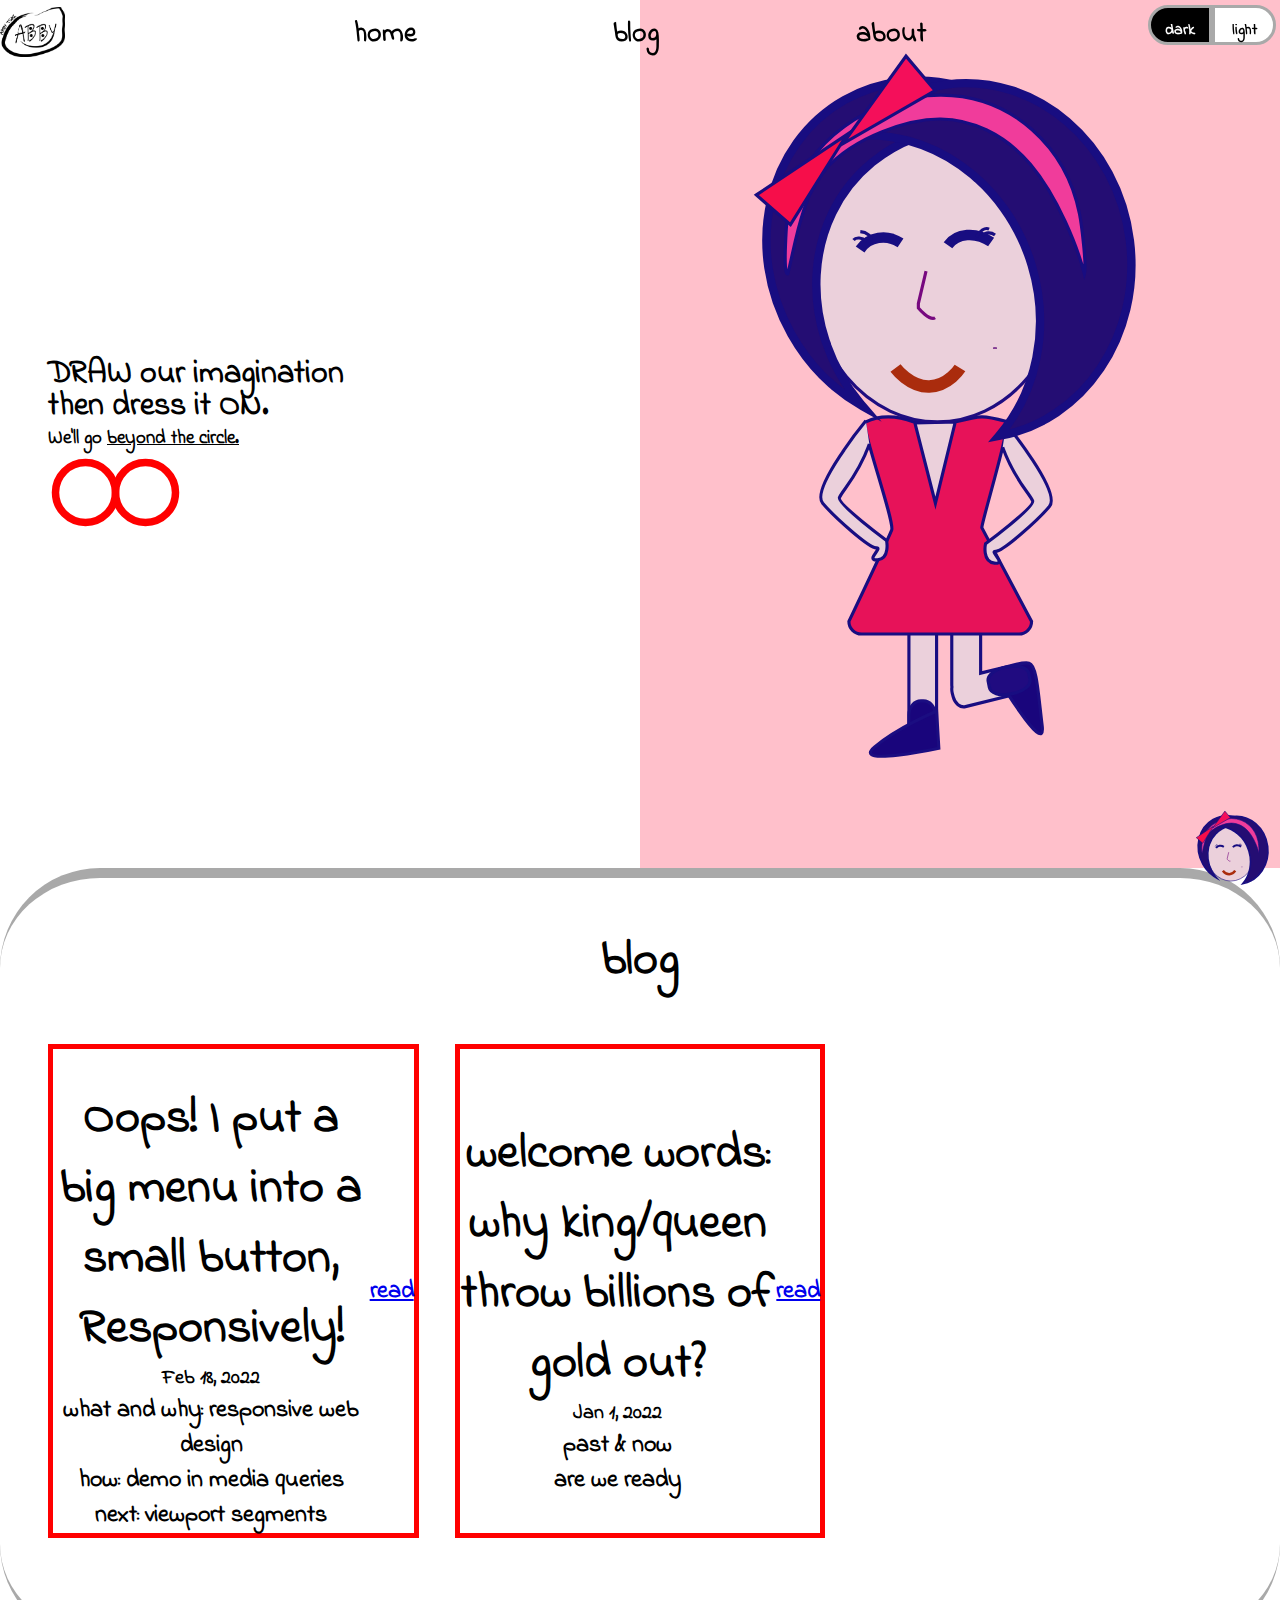
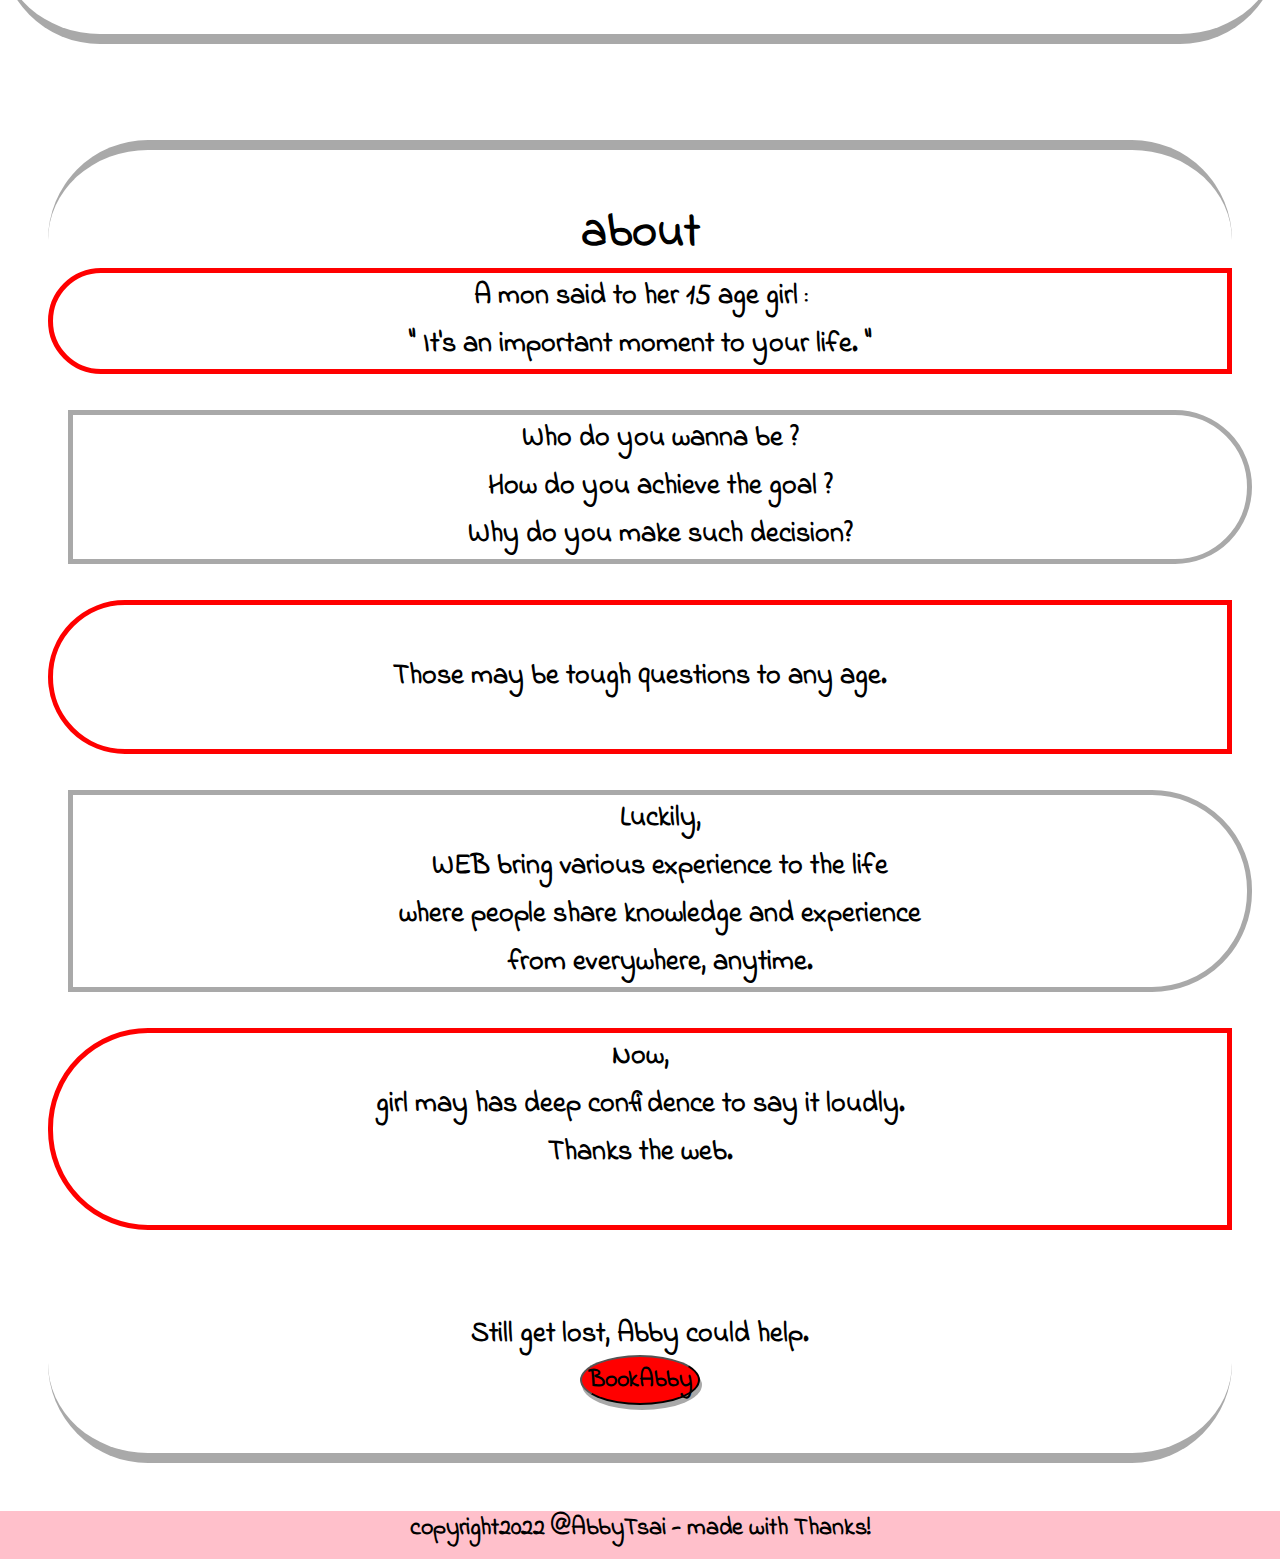
==== index.html @ 30ab9ef7 "url match" ====
<!DOCTYPE html>
<html lang="en">
<head>
	<meta charset="UTF-8">
	<meta name="viewport" content="width=device-width, initial-scale=1.0">
	<title>AbbyTsai</title>
	<link rel="preconnect" href="https://fonts.gstatic.com" crossorigin>
	<link href="https://fonts.googleapis.com/css2?family=Indie+Flower&display=swap" rel="stylesheet">
	<script async src="https://www.googletagmanager.com/gtag/js?id=G-X3Q1X614MD"></script>
	<script>
		window.dataLayer = window.dataLayer || [];
		function gtag(){dataLayer.push(arguments);}
		gtag('js', new Date());
		gtag('config', 'G-X3Q1X614MD');
	</script>
	<link rel="stylesheet" href="main.css">
</head>
<body>
	<div class="header">
		<div id="logo"><img src="img/abby.png" alt="" height="50" width="65"></div>	
		<div id="toggle" aria-haspopup="true" aria-controls="menu" aria-expanded="false"><a href="#menu">
			<span></span>
			<span></span>
			<span></span></a>
		<div class="menu" id="menu" role="menu" aria-expanded="true" aria-hidden="true">
			<div class="home"><a href="#main">home</a></div>
			<div class="blog"><a href="#blog-head">blog</a></div>
			<div class="about"><a href="#about">about</a></div>
			<div class="close"><a href="#toggle">
			<span></span>
			<span></span>
			<span></span></a></div>
		</div>	
		</div>
	</div>

	<div class="color">
		<div class="dark">
		<input aria-multiselectable="true" type="radio" name="theme" id="dark" value="dark">
		<label for="dark">dark</label>
		</div>
		<div class="light">
		<input aria-multiselectable="true" type="radio" name="theme" id="light" value="light">
		<label for="light">light</label>
		</div>
	</div>

	<script type="text/javascript">
		const mode=document.querySelector('.color');
		const setTheme=theme=>document.firstElementChild.setAttribute('color-scheme', theme);
		mode.addEventListener('input', e => setTheme(e.target.value));
	</script>

	<div id="main">  
	<div class="card">
		<h1><br>DRAW our imagination</h1>
		<h1>then dress it ON.<br></h1>
		<h3>We'll go <span>beyond the circle.</span></h3>
		<div class="circle">
		<svg  viewBox="0 0 20 10" x="200" width="150" xmlnss="http://www.w3.org/2000/svg" stroke="red" fill="none">
			<g id="circle">
			<circle cx="5" cy="5" r="4"/>
			<circle cx="13" cy="5" r="4"/>
			</g>
		</svg>
		</div>
	</div>	

	<div class="she">
		<svg version="1.1" id="she" xmlns="http://www.w3.org/2000/svg" x="0px" y="0px" viewBox="0 0 612 792">
	<g id="left_leg">
		<path fill="#EBD0DB" stroke="#180D81" stroke-width="3" stroke-miterlimit="10" d="M283.609,654.174
			c0,5.067-5.923,9.176-13.229,9.176l0,0c-7.306,0-13.229-4.108-13.229-9.176v-99.657c0-5.067,5.923-9.176,13.229-9.176l0,0
			c7.306,0,13.229,4.108,13.229,9.176V654.174z"/>
		<path fill="#19057C" stroke="#1B0D81" stroke-width="3" stroke-miterlimit="10" d="M282.422,653.603
			c0,7.398-5.132,13.397-11.462,13.397h-2.347c-6.33,0-11.461-5.999-11.461-13.397v-8.204c0-7.398,5.131-13.397,11.461-13.397h2.347
			c6.331,0,11.462,5.999,11.462,13.397V653.603z"/>
		<path fill="#19057C" stroke="#1B0D81" stroke-width="3" stroke-miterlimit="10" d="M283.609,641.865l2.141,35.385
			c0,0-84.744,18.121-61.372-1.297S283.609,641.865,283.609,641.865z"/>
	</g>
	<g id="right_leg">
		<path fill="#EBD0DB" stroke="#180D81" stroke-width="3" stroke-miterlimit="10" d="M361.254,612.755l-0.861-3.496
			c-1.584-6.435-6.855-10.669-11.771-9.457l-22.896,5.641v-48.102c0-6.627-5.373-12-12-12h-3.6c-6.627,0-12,5.373-12,12v59.326
			c0,0.663,0.068,1.31,0.171,1.944c-0.289,1.836-0.218,3.844,0.283,5.877l0.861,3.495c1.584,6.435,6.856,10.67,11.772,9.459
			l44.01-10.843C360.139,625.389,362.84,619.189,361.254,612.755z"/>
		<path fill="#19057C" stroke="#1B0D81" stroke-width="3" stroke-miterlimit="10" d="M372.152,595.887
			c-7.182-1.75-33.794,7.609-33.794,7.609s50.174,84.908,46.235,52.549C380.655,623.684,379.334,597.637,372.152,595.887z"/>
		<path fill="#200B80" stroke="#180D81" stroke-width="3" stroke-miterlimit="10" d="M334.067,619.209
			c1.047,5.376,9.795,8.2,19.534,6.305l3.608-0.702c9.747-1.896,16.793-7.794,15.746-13.17l-1.161-5.964
			c-1.047-5.378-9.79-8.202-19.536-6.306l-3.608,0.701c-9.739,1.896-16.79,7.794-15.743,13.172L334.067,619.209z"/>
	</g>
	<g id="body">
		<path id="dress" fill="#E71259" stroke="#180D81" stroke-width="3" stroke-miterlimit="10" d="M374.432,556.008c0,6.627-5.373,12-12,12
			H211.765c-6.627,0-12-5.373-12-12c0,0,37.648-79.291,40.902-87.341s-31.319-103.463-24.692-103.463c0,0,9.275-4.784,21.275-4.869
			s23.998,4.689,23.998,4.689l42.002-0.167c0,0,16.494-4.439,23.622-4.523s22.795,4.339,22.795,4.339
			c6.627,0-22.795,95.039-22.795,101.667L374.432,556.008z"/>
		<path id="left_arm" fill="#EBD0DB" stroke="#180D81" stroke-width="3" stroke-miterlimit="10" d="M215.975,364.204
			c0,0-53.309,64.796-41.309,78.796s44.702,43.04,51.333,42.667s-11.088,12.486,1.123,11.409s8.636-18.521,8.636-18.521
			s-47.092-34.889-45.092-40.889s17.659-20.513,28.663-51.423"/>
		<polygon id="chest" fill="#EBD0DB" stroke="#180D81" stroke-width="3" stroke-miterlimit="10" points="262.877,366.188 301.496,365.204 
			282.5,442.974"/>
		<path id="left_arm" fill="#EBD0DB" stroke="#180D81" stroke-width="3" stroke-miterlimit="10" d="M350.188,367.375
			c0,0,53.309,64.796,41.309,78.796s-44.703,43.04-51.334,42.667s11.088,12.486-1.123,11.409s-8.636-18.521-8.636-18.521
			s47.092-34.889,45.092-40.889s-17.659-20.513-28.663-51.423">	
		</path>
	</g>
	<g id="head">	
		<ellipse id="face" fill="#EBD0DB" stroke="#1F0D81" stroke-width="3" stroke-miterlimit="10" cx="284.427" cy="218.04" rx="122.998" ry="147.165"/>
		<path id="mouth" fill="none" stroke="#AA2C0D" stroke-width="12" stroke-miterlimit="10"> 
		<animate attributeName="d" fill="freeze" dur="5s" repeatCount="2"
		from="M244.333,313.668c0,0,13.666,18.333,32.333,17.667S306,313.668,306,313.668"
		to="M244.333,313.668c0,0,14.088,21.67,32.333,17.667c27.333-5.999,53.25-39.056,53.25-39.056"/>
		</path>
	<g id="right_eye">
		<g>
		<path fill="none" stroke="#180D81" stroke-width="10" stroke-miterlimit="10" d="M210.494,200.32
					c8.176-12.264,25.461-15.076,38.645-6.287"/>
		<path fill="none" stroke="#180D81" stroke-width="3" stroke-miterlimit="10" d="M210.679,183.298
					c6.218,0.6,10.946,4.222,10.572,8.097"/>
		</g>
		<path fill="none" stroke="#180D81" stroke-width="3" stroke-miterlimit="10" d="M204.204,191.265
				c2.376-3.005,8.003-2.509,12.581,1.11"/>
		</g>
		<g id="left_eye">
		<path fill="none" stroke="#180D81" stroke-width="10" stroke-miterlimit="10" d="M294.517,197.059
				c8.279-11.854,26.719-13.247,41.225-3.115"/>
		<path fill="none" stroke="#180D81" stroke-width="3" stroke-miterlimit="10" d="M327.736,187.826
				c2.563-3.354,7.807-3.648,11.727-0.656"/>
		<path fill="none" stroke="#180D81" stroke-width="3" stroke-miterlimit="10" d="M321.693,189.176
				c2.766-6.031,8.17-9.46,12.088-7.665"/>
		<animateTransform attributeName="transform"
		attributeType="XML" type="translate" from="0 0" to="0 -5"
		dur="5s" repeatCount="2"/>
		</g>
		<path id="nose" fill="none" stroke="#77097F" stroke-width="3" stroke-miterlimit="10" d="M273.52,220.944l-7.334,31.062v4.271
			c0,0,10.666,12.667,16,9.333"/>
		<path id="smille" fill="#620F7C" stroke="#EBD0DB" stroke-width="3" stroke-miterlimit="10" d="M342.879,295.474
			c0,0.662-1.527,1.199-3.414,1.199l0,0c-1.891,0-3.418-0.537-3.418-1.199v-1.997c0-0.661,1.527-1.198,3.418-1.198l0,0
			c1.887,0,3.414,0.537,3.414,1.198V295.474z"/>
		<g id="hair">
		<path id="right_hair" fill="#240D73" stroke="#180D81" stroke-width="8" stroke-miterlimit="10" d="M209.767,346.414
				c-59.349-72.752-53.86-175.453,12.256-229.389c50.315-41.046,121.234-42.016,178.42-8.08
				c-49.85-66.42-137.021-89.879-204.771-51.613c-74.296,41.963-97.095,142.253-50.921,224.001
				c17.016,30.127,41.027,53.52,68.281,68.965C211.932,349.021,210.841,347.73,209.767,346.414z"/>
		<path id="left_hair" fill="#240D73" stroke="#180D81" stroke-width="8" stroke-miterlimit="10" d="M294.022,42.342
				c-36.606,4.586-68.439,22.921-91.85,49.777c73.974-8.55,147.789,42.209,172.302,122.956
				c18.316,60.329,4.455,122.047-31.352,163.594c80.986-14.158,136.684-96.221,125.33-186.851
				C456.783,98.658,378.688,31.735,294.022,42.342z"/>
		</g>
	</g>
	<g id="hair_ring">
		<path fill="#F03C9B" stroke="#180D81" stroke-width="3" stroke-miterlimit="10" d="M287.495,75.57
			c28.298,0.223,60.554,13.369,85.83,43.317c26.326,31.194,45.225,79.714,51.635,104.668c2.287-8.356-2.957-48.394-4.67-57.13
			c-12.521-63.893-64.363-113.179-132.048-113.712c-67.684-0.532-131.851,45.222-146.013,107.481
			c-1.972,8.667-5.998,65.673-0.904,63.361c6.181-22.583,12.366-74.194,36.667-100.668C206.099,92.264,256.507,75.327,287.495,75.57z
			"/>
		<g>
		<polygon fill="#F60E4A" stroke="#180D81" stroke-width="3" stroke-miterlimit="10" points="111.271,148.152 197.7,90.573 
				143.867,176.487"/>
		<polygon fill="#F40F5A" stroke="#180D81" stroke-width="3" stroke-miterlimit="10" points="282.186,48.356 193.873,99.292 
				254.381,15.411"/>
		</g>
	</g>
   	<g id="pen" transform="translate(-209.879,-242.184)">
    	<path stroke="#000000" stroke-miterlimit="10" d="M209.879,242.184c-1.038,1.827-2.762,2.475-3.85,1.445l-3.119-2.95
		c-1.089-1.029-1.129-3.345-0.091-5.172l12.686-22.332c1.038-1.828,2.762-2.475,3.85-1.445l3.12,2.951
		c1.089,1.029,1.129,3.344,0.092,5.172L209.879,242.184z"/>
		<polygon stroke="#000000" stroke-miterlimit="10" points="207.077,244.949 199.932,249.938 201.677,239.636 "/>
	</g>
    <animateMotion xlink:href="#pen" dur="5s" fill="freeze" rotate="auto" repeatCount="2" begin="3s">
    	<mpath xlink:href="#dress"/>
    </animateMotion>   
	</svg>
	</div>
	</div>
		
	<div id="blog-head">
		<h1>blog</h1>
		
	<div id="blog">
		<article>
			<div id="card">
				<div id="mainImg_2"><img src="" alt=""></div>
				<div id="container">
					<h1>Oops! I put a big menu into a small button, Responsively!</h1>
					<h5>Feb 18, 2022</h5>
				</div>
				<div id="tableContent">
					<div>what and why: responsive web design</div>
					<div>how: demo in media queries</div>
					<div>next: viewport segments</div>
				</div>		
			</div>
			<div id="openButton">
				<a href="blog/blog20220218.html">read</a>
			</div>

		</article>

		<article>
			<div id="card">
				<div id="mainImg_1"><img src="" alt=""></div>
				<div id="container">
					<h1>welcome words: why king/queen throw billions of gold out?</h1>
					<h5>Jan 1, 2022</h5>
				</div>
				<div id="tableContent">
					<div>past & now</div>
					<div>are we ready</div>
				</div>		
			</div>
			<div id="openButton">
				<a href="blog/blog20220101.html">read</a>
			</div>

		</article>


	
	</div>

	<div id="about">
		<h1>about<br></h1>
		<div class="about-content">
		<div class="content">
		<article>
			<p>A mon said to her 15 age girl :</p>
			<p>" It's an important moment to your life. "<br></p>
		</article>
		</div>
		<div class="content">
		<article>
			 <p>Who do you wanna be ?</p>
			 <p>How do you achieve the goal ?</p>
			 <p>Why do you make such decision?</p>
		</article>
		</div>
		<div class="content">
		<article>
			<p><br>Those may be tough questions to any age. 
			 <br><br>
			</p>
		</article>
		</div>
		<div class="content">
		<article>
			   <p>
			   Luckily, <br> WEB bring various experience to the life <br>
			   where people share knowledge and experience <br>
			   from everywhere, anytime.
			   <br></p>
		</article>
		</div>
		<div class="content">
		<article>
			   <p>
			   Now, <br>
			   girl may has deep confidence to say it loudly.<br>
				</p>
			   <P>Thanks the web.
			   <br><br>
				</p>
		</article>
		</div>
		</div>	
		
		<div class="book">
			<p>Still get lost, Abby could help.</p>
			<button><a href="https://twitter.com/AbbyPTsai">BookAbby</a></button>
		</div>
	</div>

	<div class="logo_head">
		<a href="https://twitter.com/AbbyPTsai">
		<svg height="80" width="100">
			<use xlink:href="#head" x="0" y="0" transform="scale(0.2) "/>
			<use xlink:href="#hair_ring" x="0" y="0" transform="scale(0.2)"/>
			</a>
		</svg>
	</div>

	<div class="footer">copyright2022 @AbbyTsai - made with Thanks!</div>
</body>
</html>
---- main.css ----
:root {
	--color-lightgray: lightgray;
	--color-pink: pink;
	--color-red: red;
	--color-darkgray: darkgray;
}

* {
	margin: 0;
	box-sizing: border-box;
}

html {
	background: var(--back);
	color: var(--text);
}

@media (prefers-color-scheme:dark){
	:root {
		color-scheme:dark;
		--back: black;
		--text: white;
}
}

[color-scheme="light"]{
		color-scheme:light;
		--back: white;
		--text: black;
}

[color-scheme="dark"]{
		color-scheme:dark;
		--back: black;			
		--text: white;
}

input {
  position: relative;
  top: 0.5em;
  appearance: none;
  width: 3em;
  height: 2em;
}

.dark input {
	border: 3px solid black;
}

.light input {
	border: 3px solid white;
}

.dark input:checked {
  	border: 10px solid black;
}

.light input:checked {
	border: 10px solid white;
}

.color {
	display: flex;
	position: fixed;
	text-align: center;
	height: 2em;
	width: 8em;
	justify-content: flex-end;
	right: 0;
	align-items: center;
	z-index: 3;
	margin: 0.25em;
}

.dark, .light {
	height: 40px;
	width: 70px;
	display: flex;
	flex-direction: column;
	justify-content: center;
	align-items: center;
	border: medium solid var(--color-darkgray);
}

.dark {
	border-radius: 100px 0 0 100px;
	background: black;
	color: white;
}

.light {
	border-radius: 0 100px 100px 0;
	background: white;
	color: black;
}

* {
	font-family: 'Indie Flower', cursive;
	font-weight: bolder;
}

#menu a:hover {
	background: var(--color-lightgray);
	border-radius: 200px 0 200px 150px;
}

#main {
	display: grid;	
}

.logo_head {
	position: fixed;
	right: 0;
	bottom: 0;
	padding-right: 0.25em;
}

.logo_head:hover {
	transform: scale(1.1);
}

.she {
	background: var(--color-pink);
	display: flex;
	justify-content: center;
	padding-top:  40px;
}

.card {
	background: var(--back);
	display: flex;
	justify-content: center;
	flex-direction: column;
	padding: 3em;
	line-height: 2em;
}	

.card span {
	text-decoration: underline;
}

#logo, #toggle, #menu {
	padding-top: 0.25em;
}

.color {
	padding-top: 0.6em;
}

.header {
   	position: fixed;
   	width: 100vw;
   	height: 2em;
   	font-size: 28px;
   	z-index: 2; 	
}

#menu a {
	text-decoration: none;
	font-weight: bolder;
}

#blog-head {
	text-align: center;
	border-top: 10px solid var(--color-darkgray);
	border-radius: 100px;
	padding-top: 2em;
	font-size: 24px;
}

#blog {
	display: grid;
	gap: 1.5em;
	padding: 2em;
	padding-bottom: 4em;
	border-bottom: 10px solid var(--color-darkgray);
	border-radius: 100px;
	margin-bottom: 4em;
}

#blog article {
	display: flex;
	border:5px solid var(--color-red);
	justify-content: center;
	align-items: center;
}

#blog article:hover {
	transform: scale(1.03);
	box-shadow: 5px 5px var(--color-darkgray);
}

#about {
	display: flex;
	flex-direction: column;
	justify-content: center;
	text-align: center;
	border-top: 10px solid var(--color-darkgray);
	border-bottom: 10px solid var(--color-darkgray);
	border-radius: 100px;
	margin: 2em;
	padding-top: 2em;
	padding-bottom: 2em;
}

.content {
	height: minmax(250px, 500px);
	border: 5px solid var(--color-darkgray);
	margin-bottom: 1.5em;
}

.content:nth-child(odd) {
	border-radius: 100px 0 0 100px;
	border: 5px solid var(--color-red);
}

.content:nth-child(even) {
	border-radius: 0 100px 100px 0;
	transform: translateX(20px);
	border: 5px solid var(--color-darkgray);
}

#about article {
	text-shadow: 1px 1px var(--back);
	line-height: 2em;
}

.content:hover {
	transform: scale(1.03);
	background: pink;
	color: black;
}

.footer {
	background: var(--color-pink);
	height: 2em;
	text-align: center;
	text-shadow: 1px 1px var(--back);
	color: black;
}
.book {
	margin-top: 2em;
}

#about button {
	background: var(--color-red);
	box-shadow: 2px 5px var(--color-darkgray);
	border-radius: 50%;
	height: 50px;
	width: 120px;
}

#about a {
	text-decoration: none;
	font-weight: bolder;
	font-size: 24px;
	color: var(--back);
}

#about button:hover {
	transform: translateY(3px);
}

@media screen and (max-width: 375px) {
#main {
	grid-template-columns: repeat(auto-fill,minmax(280px,1fr));
	grid-template-rows: repeat(auto-fill,minmax(300px,1fr));
}

#blog {
	grid-template-columns: repeat(auto-fill, minmax(230px,1fr));
	grid-template-rows: repeat(auto-fill, minmax(300px,1fr));
}

.header {
	background: var(--color-pink);
}

#logo {
	position: absolute;
	right: 47%;
}

#toggle span {
	display: block;
	height: 4px;
	width: 25px;
	background: black;
	margin: 5px;
	right: 0;
}

.close {
	position: absolute;
	top: 0;
	background: var(--color-pink);
}

.close span:first-child {
	transform: rotate(-40deg) translate(-6.5px,6.5px) ;
}

.close span:nth-child(2) {
	visibility: hidden;
}

.close span:last-child {
	transform: rotate(40deg) translate(-6.5px,-6.5px);
}

.home, .blog, .about {
	padding: 1em;
}

.menu {
	width: 100vw;
	height: 12em;
    background: var(--color-pink);
    text-align: center;
}

#menu a {
	text-shadow: 1px 1px var(--back);
	color: black;
}

#menu {
	display: none;
}

#menu:target, #menu:focus {
	display: block;	
}

#about  p {
	font-size: 18px;
}
}

@media (min-width: 376px) and (max-width: 769px) {
#main {
	grid-template-columns: repeat(auto-fill,minmax(400px,1fr));
	grid-template-rows: repeat(auto-fill,minmax(450px,1fr));
}

#blog {
	grid-template-columns: repeat(auto-fill, minmax(330px,1fr));
	grid-template-rows: repeat(auto-fill, minmax(450px,1fr));
}

.header {
	background: var(--color-pink);
}

#logo {
	position: absolute;
	right: 47%;
}

#toggle span {
	display: block;
	height: 4px;
	width: 25px;
	background: black;
	margin: 5px;
	right: 0;
}

.close {
	position: absolute;
	top: 0;
	background: var(--color-pink);
}

.close span:first-child {
	transform: rotate(-40deg) translate(-6.5px,6.5px) ;
}

.close span:nth-child(2) {
	visibility: hidden;
}

.close span:last-child {
	transform: rotate(40deg) translate(-6.5px,-6.5px);
}

.home, .blog, .about {
	padding: 1em;
}

.menu {
	width: 100vw;
	height: 12em;
    background: var(--color-pink);
    text-align: center;
}

#menu a {
	text-shadow: 1px 1px var(--back);
	color: black;
}

#menu {
	display: none;
}

#menu:target , #menu:focus {
	display: block;	
}

#about  p {
	font-size: 24px;
}
}

@media screen and (min-width: 770px ) {
#main {
	grid-template-columns: repeat(auto-fill,minmax(500px,1fr));
	grid-template-rows: repeat(auto-fill,minmax(450px,1fr));
}
#blog {
	grid-template-columns: repeat(auto-fill, minmax(300px,1fr));
	grid-template-rows: repeat(auto-fill, minmax(450px,1fr));
}

#logo {
	grid-column: 1/2;
}

.header {
	display: grid;
	grid-template-columns: repeat(5,1fr);
	background: linear-gradient(90deg, var(--color-pink) 50%, var(--back) 50%);
}

#toggle {
	grid-column: 2/5;
}

#menu {
	display: flex;
	justify-content: space-around;
}

#menu a {
	text-shadow: 1px 1px var(--back);
	color: var(--text);
}

.close {
	display: none;
}

#about  p {
	font-size: 28px;
}
}
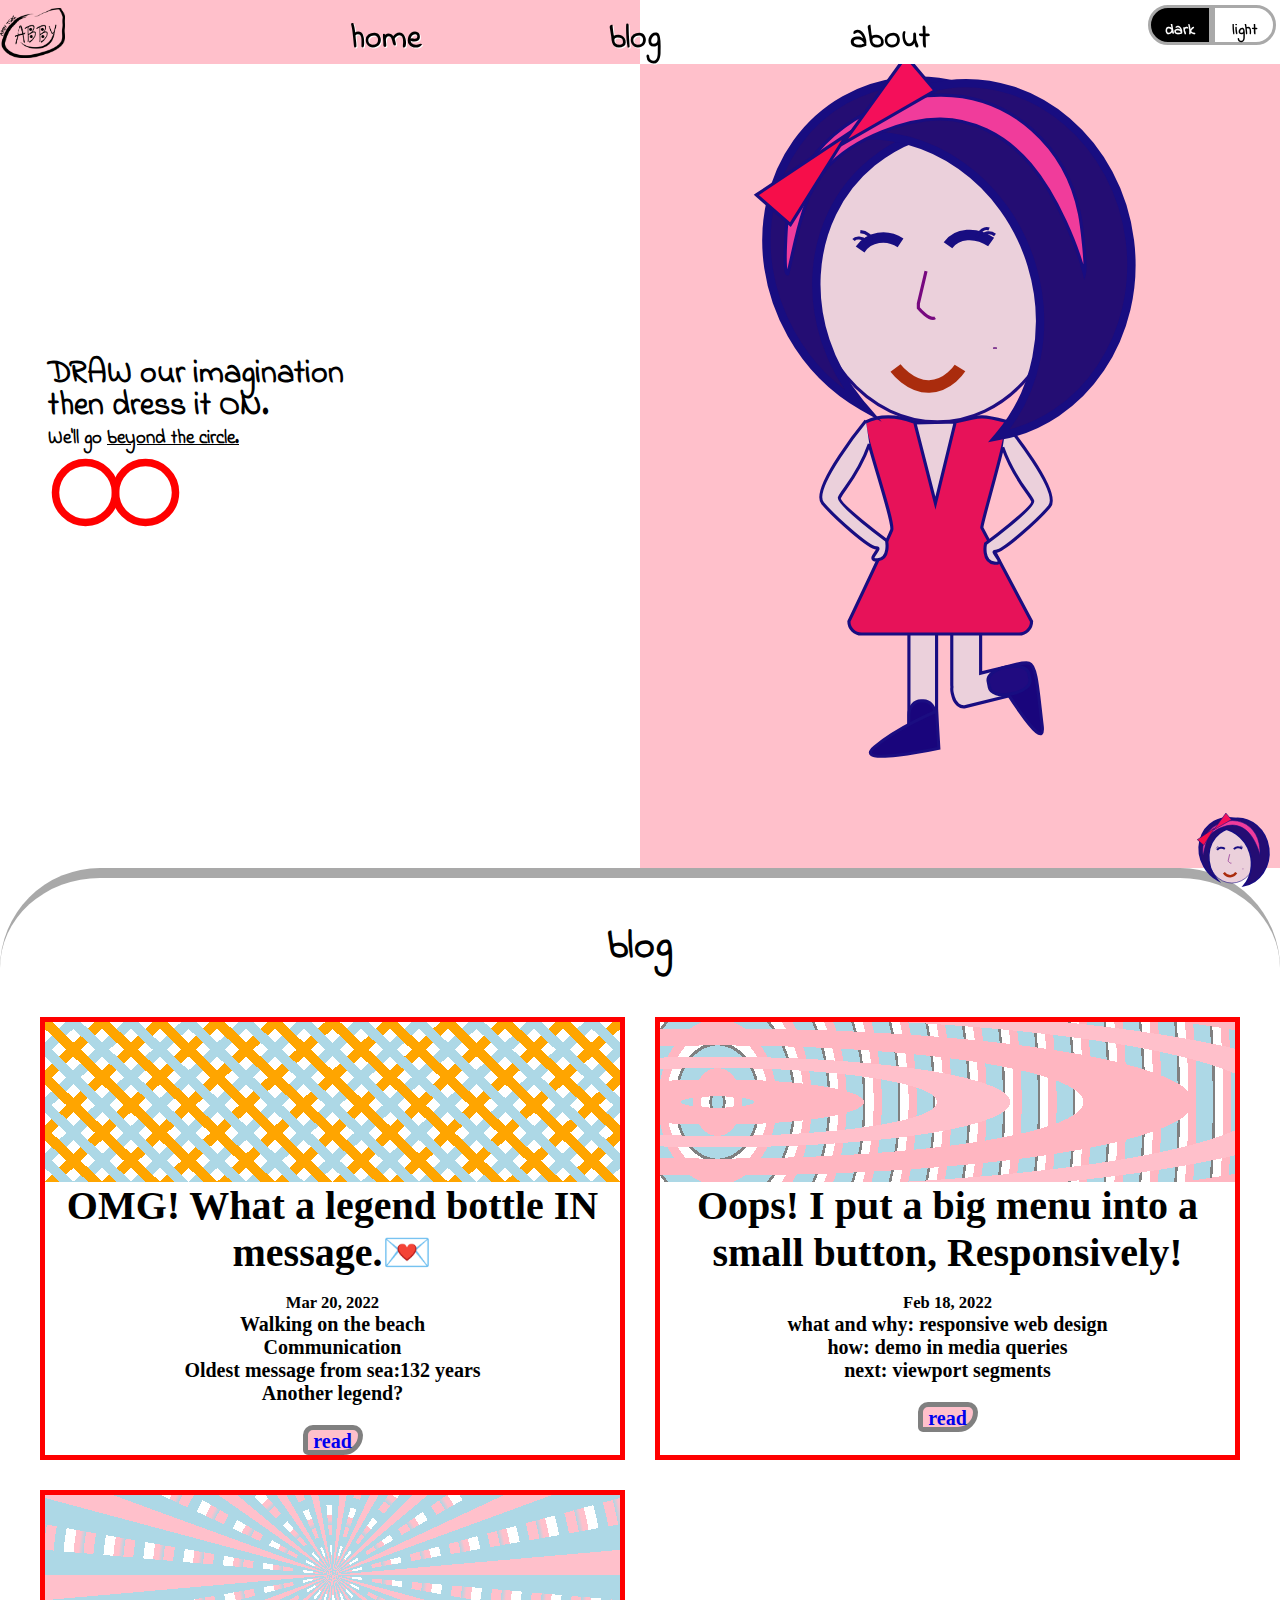
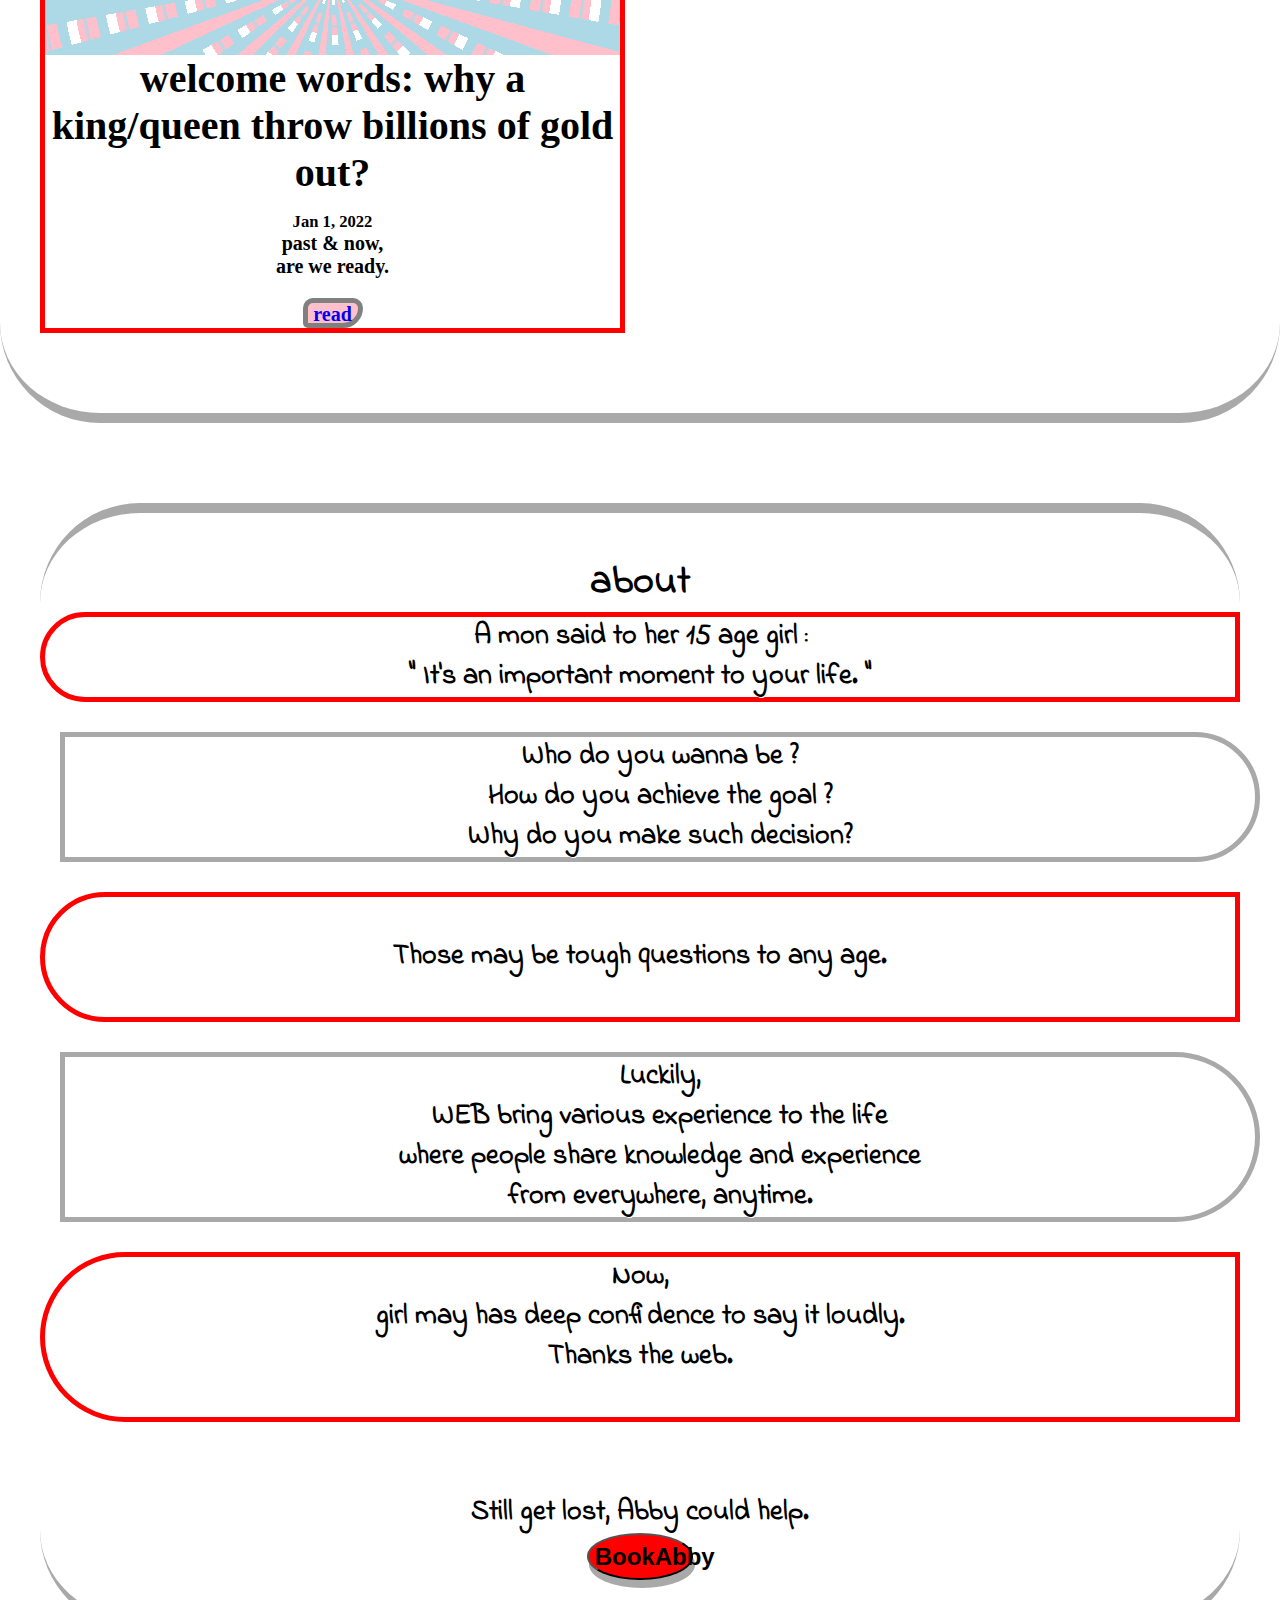
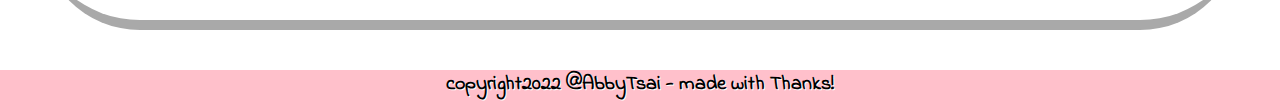
==== commit 34e60d6e: "blog update" ====
--- a/index.html
+++ b/index.html
@@ -180,6 +180,25 @@
 	<div id="blog">
 		<article>
 			<div id="card">
+				<div id="mainImg_3"><img src="" alt=""></div>
+				<div id="container">
+					<h1>OMG! What a legend bottle IN message.💌</h1>
+					<h5>Mar 20, 2022</h5>
+				</div>
+				<div id="tableContent">
+					<div>Walking on the beach</div>
+					<div>Communication</div>
+					<div>Oldest message from sea:132 years</div>
+					<div>Another legend?</div>
+				</div>		
+			</div>
+			<div id="openButton">
+				<a href="blog/blog20220320.html">read</a>
+			</div>
+		</article>
+
+		<article>
+			<div id="card">
 				<div id="mainImg_2"><img src="" alt=""></div>
 				<div id="container">
 					<h1>Oops! I put a big menu into a small button, Responsively!</h1>
@@ -194,29 +213,25 @@
 			<div id="openButton">
 				<a href="blog/blog20220218.html">read</a>
 			</div>
-
 		</article>
 
 		<article>
 			<div id="card">
 				<div id="mainImg_1"><img src="" alt=""></div>
 				<div id="container">
-					<h1>welcome words: why king/queen throw billions of gold out?</h1>
+					<h1>welcome words: why a king/queen throw billions of gold out?</h1>
 					<h5>Jan 1, 2022</h5>
 				</div>
 				<div id="tableContent">
-					<div>past & now</div>
-					<div>are we ready</div>
+					<div>past & now, </div>
+					<div>are we ready.</div>
 				</div>		
 			</div>
 			<div id="openButton">
 				<a href="blog/blog20220101.html">read</a>
 			</div>
-
-		</article>
-
-
-	
+		</article>
+
 	</div>
 
 	<div id="about">
--- a/main.css
+++ b/main.css
@@ -3,6 +3,7 @@
 	--color-pink: pink;
 	--color-red: red;
 	--color-darkgray: darkgray;
+	--back: white;
 }
 
 * {
@@ -13,6 +14,8 @@
 html {
 	background: var(--back);
 	color: var(--text);
+	font-family: 'Indie Flower', cursive;
+	font-weight: bolder;
 }
 
 @media (prefers-color-scheme:dark){
@@ -94,10 +97,6 @@
 	color: black;
 }
 
-* {
-	font-family: 'Indie Flower', cursive;
-	font-weight: bolder;
-}
 
 #menu a:hover {
 	background: var(--color-lightgray);
@@ -151,8 +150,9 @@
    	position: fixed;
    	width: 100vw;
    	height: 2em;
-   	font-size: 28px;
-   	z-index: 2; 	
+   	font-size: 32px;
+   	z-index: 2; 
+	top: 0px;
 }
 
 #menu a {
@@ -165,7 +165,7 @@
 	border-top: 10px solid var(--color-darkgray);
 	border-radius: 100px;
 	padding-top: 2em;
-	font-size: 24px;
+	font-size: 20px;
 }
 
 #blog {
@@ -181,8 +181,9 @@
 #blog article {
 	display: flex;
 	border:5px solid var(--color-red);
-	justify-content: center;
 	align-items: center;
+	flex-direction: column;
+	font-family: 'sans-serif';
 }
 
 #blog article:hover {
@@ -223,6 +224,7 @@
 #about article {
 	text-shadow: 1px 1px var(--back);
 	line-height: 2em;
+	flex-direction: column;
 }
 
 .content:hover {
@@ -242,23 +244,55 @@
 	margin-top: 2em;
 }
 
+#openButton {
+	background: pink;
+	border-radius:20px 20px 40px 10px;
+	border: 5px solid gray;
+	height: 1.5em;
+	width: 3em;
+	margin-top:1em;
+}
+
+#openButton a {
+	text-decoration: none;
+}
+
 #about button {
 	background: var(--color-red);
-	box-shadow: 2px 5px var(--color-darkgray);
+	box-shadow: 2px 8px var(--color-darkgray);
 	border-radius: 50%;
-	height: 50px;
-	width: 120px;
+	height: 3.5em;
+	width: 8em;
 }
 
 #about a {
 	text-decoration: none;
 	font-weight: bolder;
 	font-size: 24px;
-	color: var(--back);
+	color: black;
 }
 
 #about button:hover {
 	transform: translateY(3px);
+}
+
+#mainImg_2 {
+	height: 8em;
+	background:repeating-radial-gradient(ellipse farthest-corner at 10% 50%, lightpink 10% 20%, transparent 20% 30% ,pink 30% 40%, transparent 40% 50%, lightpink 50% 55%),repeating-radial-gradient(ellipse closest-corner at 10% 50%, transparent 10% 20%, lightpink 20% 30%, lightblue 30% 50%, gray 50% 53%);
+}
+
+#mainImg_1{
+	height: 8em;
+	background: repeating-conic-gradient(red 10deg, lightblue 10deg 15deg, transparent 15deg 20deg, lightblue 20deg 25deg,pink 25deg 30deg),repeating-radial-gradient(5px, lightblue 10px, pink 15px 20px, transparent 20px 30px, lightblue 30px 40px,pink 40px 50px);
+}
+
+#mainImg_3{
+	height: 8em;
+	background: repeating-linear-gradient(44deg, transparent 10px, lightblue 10px 20px, transparent 20px 30px, orange 30px 40px,transparent 40px 50px),repeating-linear-gradient(-44deg, transparent 10px, lightblue 10px 20px, transparent 20px 30px, orange 30px 40px,transparent 40px 50px);
+}
+
+#container h5 {
+	margin-top: 1em;
 }
 
 @media screen and (max-width: 375px) {
@@ -268,7 +302,7 @@
 }
 
 #blog {
-	grid-template-columns: repeat(auto-fill, minmax(230px,1fr));
+	grid-template-columns: repeat(auto-fill, minmax(350px,1fr));
 	grid-template-rows: repeat(auto-fill, minmax(300px,1fr));
 }
 
@@ -344,8 +378,8 @@
 }
 
 #blog {
-	grid-template-columns: repeat(auto-fill, minmax(330px,1fr));
-	grid-template-rows: repeat(auto-fill, minmax(450px,1fr));
+	grid-template-columns: repeat(auto-fill, minmax(350px,1fr));
+	grid-template-rows: repeat(auto-fill, minmax(300px,1fr));
 }
 
 .header {
@@ -418,9 +452,10 @@
 	grid-template-columns: repeat(auto-fill,minmax(500px,1fr));
 	grid-template-rows: repeat(auto-fill,minmax(450px,1fr));
 }
+
 #blog {
-	grid-template-columns: repeat(auto-fill, minmax(300px,1fr));
-	grid-template-rows: repeat(auto-fill, minmax(450px,1fr));
+	grid-template-columns: repeat(auto-fill, minmax(400px,1fr));
+	grid-template-rows: repeat(auto-fill, minmax(400px,1fr));
 }
 
 #logo {
